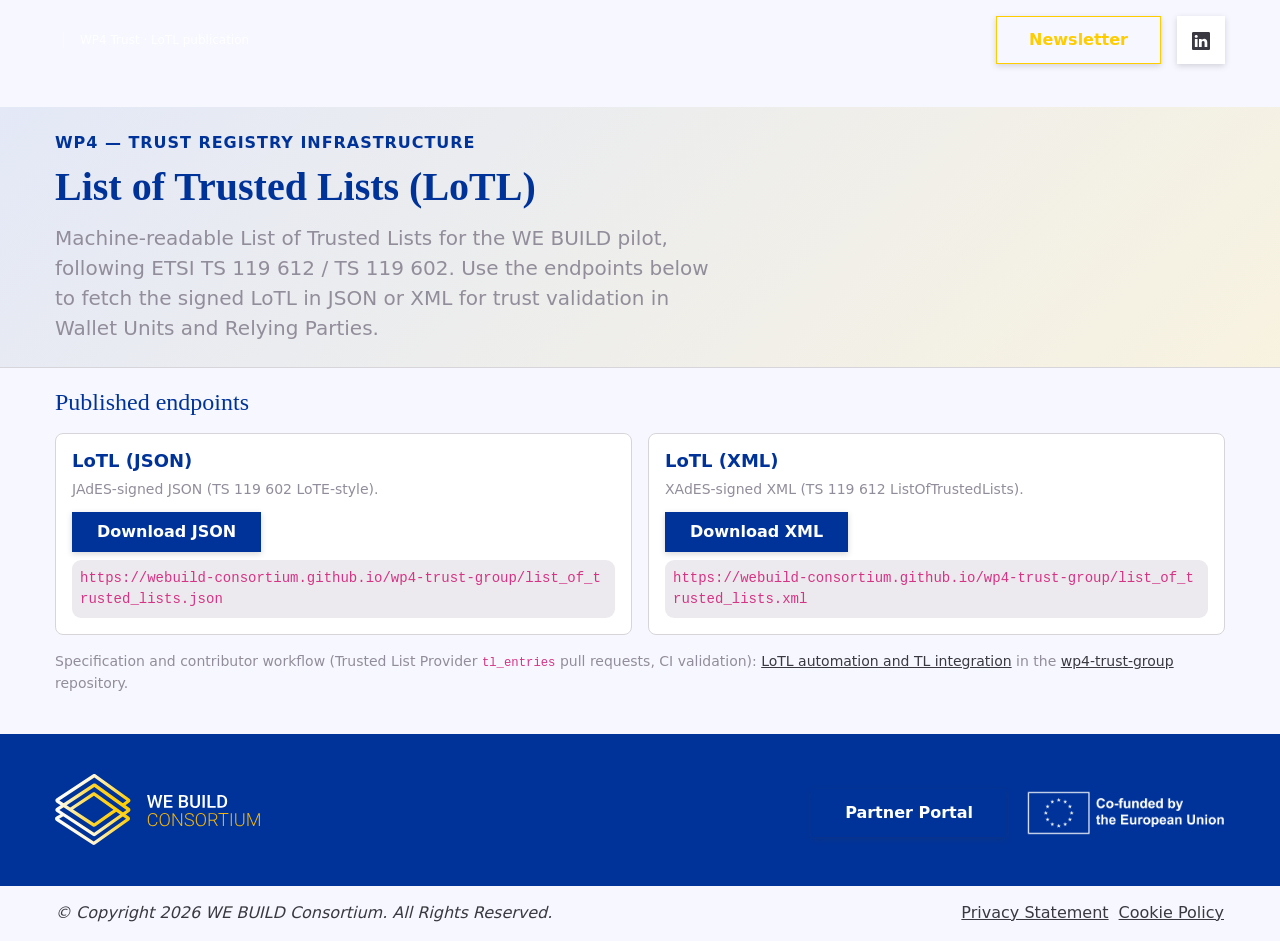
==== lotl/pages/index.html @ b3459222 "Vendor WE BUILD LoTL page assets locally under lotl/pages/assets - Mirror gh-pages: custom.css, Frac" ====
<!DOCTYPE html>
<html lang="en">
<head>
  <meta charset="utf-8">
  <meta name="viewport" content="width=device-width, initial-scale=1">
  <link rel="canonical" href="https://webuild-consortium.github.io/wp4-trust-group/">
  <title>WP4 List of Trusted Lists (LoTL) — WE BUILD</title>
  <meta name="description" content="WP4 Trust Group List of Trusted Lists (LoTL), published for the WE BUILD pilot. JSON and XML endpoints for wallet and relying party trust validation.">
  <link rel="icon" type="image/png" href="assets/images/favicon.png">
  <!-- WE BUILD theme: vendored from webuildconsortium.eu (CSS, Fracktif fonts, slick, logos — see lotl/pages/assets/) -->
  <link rel="stylesheet" href="assets/css/custom.css">
  <style>
    /* Sans stack when Roboto is not loaded (theme defaults to Roboto); keeps layout offline-safe */
    :root {
      --bs-font-sans-serif: system-ui, -apple-system, "Segoe UI", Roboto, "Helvetica Neue", Arial, sans-serif;
    }
    /* GitHub Pages content block: keep readability if theme section classes differ */
    .lotl-hero {
      background: linear-gradient(135deg, rgba(0, 51, 153, 0.08) 0%, rgba(255, 204, 0, 0.12) 100%);
      border-bottom: 1px solid var(--bs-gray-300, #d7d5d9);
    }
    .lotl-endpoint-card {
      border: 1px solid var(--bs-gray-300, #d7d5d9);
      border-radius: 0.5rem;
      background: var(--bs-white, #fff);
      transition: box-shadow 0.15s ease;
    }
    .lotl-endpoint-card:hover {
      box-shadow: 0 0.25rem 1rem rgba(0, 51, 153, 0.12);
    }
    .lotl-endpoint-card code {
      font-size: 0.875rem;
      word-break: break-all;
    }
    .lotl-muted { color: var(--bs-gray-600, #928d9a); }
    /* Display / headings: Fracktif (bundled with theme); Georgia fallback */
    .lotl-serif { font-family: "Fracktif-SemiBold", "Fracktif-Regular", Georgia, "Times New Roman", serif; }
    .navbar-github-note {
      font-size: 0.75rem;
      opacity: 0.85;
      border-left: 1px solid rgba(255, 255, 255, 0.35);
      padding-left: 1rem;
      margin-left: 0.5rem;
    }
    @media (max-width: 991.98px) {
      .navbar-github-note { display: none; }
    }
  </style>
</head>
<body class="body-class">
  <header id="header" class="body-header">
    <nav class="navbar navbar-expand-lg navbar-mainnavigation navbar-dark navbar-sticky py-lg-4" aria-label="Main navigation">
      <div class="container">
        <a class="navbar-brand d-flex flex-row align-items-center flex-wrap" href="https://www.webuildconsortium.eu/">
          <img src="assets/images/logo-big.svg" alt="WE BUILD Consortium" width="120" height="71" class="logo-vertical d-inline d-lg-none me-2">
          <span class="d-none d-lg-inline-flex align-items-center">
            <img src="assets/images/logo-hor.svg" alt="" height="54" class="logo-horizontal">
            <img src="assets/images/logo-sticky-divider.svg" alt="" height="30" class="logo-horizontal mx-2">
            <img src="assets/images/logo-sticky-wallet.svg" alt="WE BUILD wallet identity mark" height="30" class="logo-horizontal">
          </span>
          <span class="navbar-github-note text-white">WP4 Trust · LoTL publication</span>
        </a>
        <button class="navbar-toggler btn btn-primary btn-icon btn-sm" type="button" data-bs-toggle="collapse" data-bs-target="#navbarNav" aria-controls="navbarNav" aria-expanded="false" aria-label="Toggle navigation">
          <span class="navbar-toggler-icon" aria-hidden="true"></span>
        </button>
        <div class="navbar-collapse collapse align-items-center" id="navbarNav">
          <div class="ms-auto my-auto pt-4 pb-4 pt-lg-0 pb-lg-0">
            <div class="d-flex flex-row button-rij">
              <div class="button-wrapper primary-wrapper">
                <a class="btn btn-outline-primary" href="https://www.webuildconsortium.eu/newsletter">Newsletter</a>
              </div>
              <div class="ms-4"></div>
              <div class="button-wrapper white-wrapper">
                <a class="btn btn-white btn-icon" href="https://www.linkedin.com/company/webuildconsortium/" target="_blank" rel="noopener noreferrer" aria-label="WE BUILD on LinkedIn">
                  <svg xmlns="http://www.w3.org/2000/svg" width="18" height="18" fill="currentColor" viewBox="0 0 16 16" aria-hidden="true"><path d="M0 1.146C0 .513.526 0 1.175 0h13.65C15.474 0 16 .513 16 1.146v13.708c0 .633-.526 1.146-1.175 1.146H1.175C.526 16 0 15.487 0 14.854V1.146zm4.943 12.248V6.169H2.542v7.225h2.401zm-1.2-8.212c.837 0 1.358-.554 1.358-1.248-.015-.706-.52-1.248-1.342-1.248-.822 0-1.359.542-1.359 1.248 0 .694.521 1.248 1.327 1.248h.016zm4.908 8.212V9.359c0-.216.016-.432.08-.586.173-.431.568-.878 1.232-.878.869 0 1.216.662 1.216 1.634v3.865h2.401V9.25c0-2.22-1.184-3.252-2.764-3.252-1.274 0-1.845.7-2.165 1.193v.025h-.016a5.54 5.54 0 0 1-.016-.025V6.169h-2.4c.03.778 0 7.225 0 7.225h2.4z"/></svg>
                </a>
              </div>
            </div>
          </div>
        </div>
      </div>
    </nav>
  </header>

  <main id="main-content" class="plate--page-content-wrapper">
    <section class="lotl-hero py-5 py-lg-6" aria-labelledby="lotl-heading">
      <div class="container">
        <p class="text-uppercase fw-semibold text-secondary mb-2" style="letter-spacing: 0.06em;">WP4 — Trust Registry Infrastructure</p>
        <h1 id="lotl-heading" class="display-6 lotl-serif fw-bold text-secondary mb-3">List of Trusted Lists (LoTL)</h1>
        <p class="lead lotl-muted mb-0" style="max-width: 42rem;">
          Machine-readable List of Trusted Lists for the WE BUILD pilot, following ETSI TS&nbsp;119&nbsp;612 / TS&nbsp;119&nbsp;602.
          Use the endpoints below to fetch the signed LoTL in JSON or XML for trust validation in Wallet Units and Relying Parties.
        </p>
      </div>
    </section>

    <section class="py-5" aria-labelledby="endpoints-heading">
      <div class="container">
        <h2 id="endpoints-heading" class="h4 lotl-serif text-secondary mb-4">Published endpoints</h2>
        <div class="row g-4">
          <div class="col-md-6">
            <article class="lotl-endpoint-card p-4 h-100">
              <h3 class="h6 fw-bold text-secondary mb-2">LoTL (JSON)</h3>
              <p class="small lotl-muted mb-3">JAdES-signed JSON (TS 119 602 LoTE-style).</p>
              <p class="mb-2">
                <a class="btn btn-secondary btn-sm" href="list_of_trusted_lists.json">Download JSON</a>
              </p>
              <code class="d-block p-2 bg-light rounded">https://webuild-consortium.github.io/wp4-trust-group/list_of_trusted_lists.json</code>
            </article>
          </div>
          <div class="col-md-6">
            <article class="lotl-endpoint-card p-4 h-100">
              <h3 class="h6 fw-bold text-secondary mb-2">LoTL (XML)</h3>
              <p class="small lotl-muted mb-3">XAdES-signed XML (TS 119 612 ListOfTrustedLists).</p>
              <p class="mb-2">
                <a class="btn btn-secondary btn-sm" href="list_of_trusted_lists.xml">Download XML</a>
              </p>
              <code class="d-block p-2 bg-light rounded">https://webuild-consortium.github.io/wp4-trust-group/list_of_trusted_lists.xml</code>
            </article>
          </div>
        </div>
        <p class="small lotl-muted mt-4 mb-0">
          Specification and contributor workflow (Trusted List Provider <code>tl_entries</code> pull requests, CI validation):
          <a href="https://github.com/webuild-consortium/wp4-trust-group/blob/main/task4-trust-infrastructure-api/lotl-automation-and-tl-integration.md">LoTL automation and TL integration</a>
          in the <a href="https://github.com/webuild-consortium/wp4-trust-group">wp4-trust-group</a> repository.
        </p>
      </div>
    </section>
  </main>

  <footer id="footer" class="mt-5">
    <div class="container h-100">
      <div class="row align-items-center pt-10 pb-lg-10">
        <div class="col-auto mb-4 mb-lg-0">
          <a href="https://www.webuildconsortium.eu/" aria-label="WE BUILD Consortium home">
            <img src="assets/images/logo-footer.svg" alt="WE BUILD Consortium" class="logo-horizontal-footer">
          </a>
        </div>
        <div class="col-12 col-lg-auto ms-lg-auto pb-4 pb-lg-0 bg-secondary px-2 px-lg-3 py-2">
          <div class="button-wrapper secondary-wrapper">
            <a class="btn btn-secondary" href="https://www.webuildconsortium.eu/register">Partner Portal</a>
          </div>
        </div>
        <div class="col-12 col-lg-auto pb-4 pb-lg-0 bg-secondary px-2 py-2">
          <img src="assets/images/logo-eu.svg" alt="Co-funded by the European Union" class="logo-horizontal-footer">
        </div>
      </div>
      <div class="row align-items-center pt-2 pb-4 pt-lg-1 pb-lg-0">
        <div class="col-auto pt-3 pb-1 pb-lg-3">
          <span class="ff-extralight fst-italic">©️ Copyright 2026 WE BUILD Consortium. All Rights Reserved.</span>
        </div>
        <div class="col-auto ms-lg-auto">
          <div class="d-flex flex-row button-rij flex-wrap gap-2">
            <div class="button-wrapper link-wrapper">
              <a class="btn btn-link px-0" href="https://www.webuildconsortium.eu/privacy">Privacy Statement</a>
            </div>
            <div class="button-wrapper link-wrapper">
              <a class="btn btn-link px-0" href="https://www.webuildconsortium.eu/cookie-policy">Cookie Policy</a>
            </div>
          </div>
        </div>
      </div>
    </div>
  </footer>

  <script src="assets/js/bootstrap.bundle.min.js" integrity="sha384-ndDqU0Gzau9qJ1lfW4pNLlhNTkCfHzAVBReH9diLvGRem5+R9g2FzA8ZGN954O5Q" crossorigin="anonymous"></script>
</body>
</html>
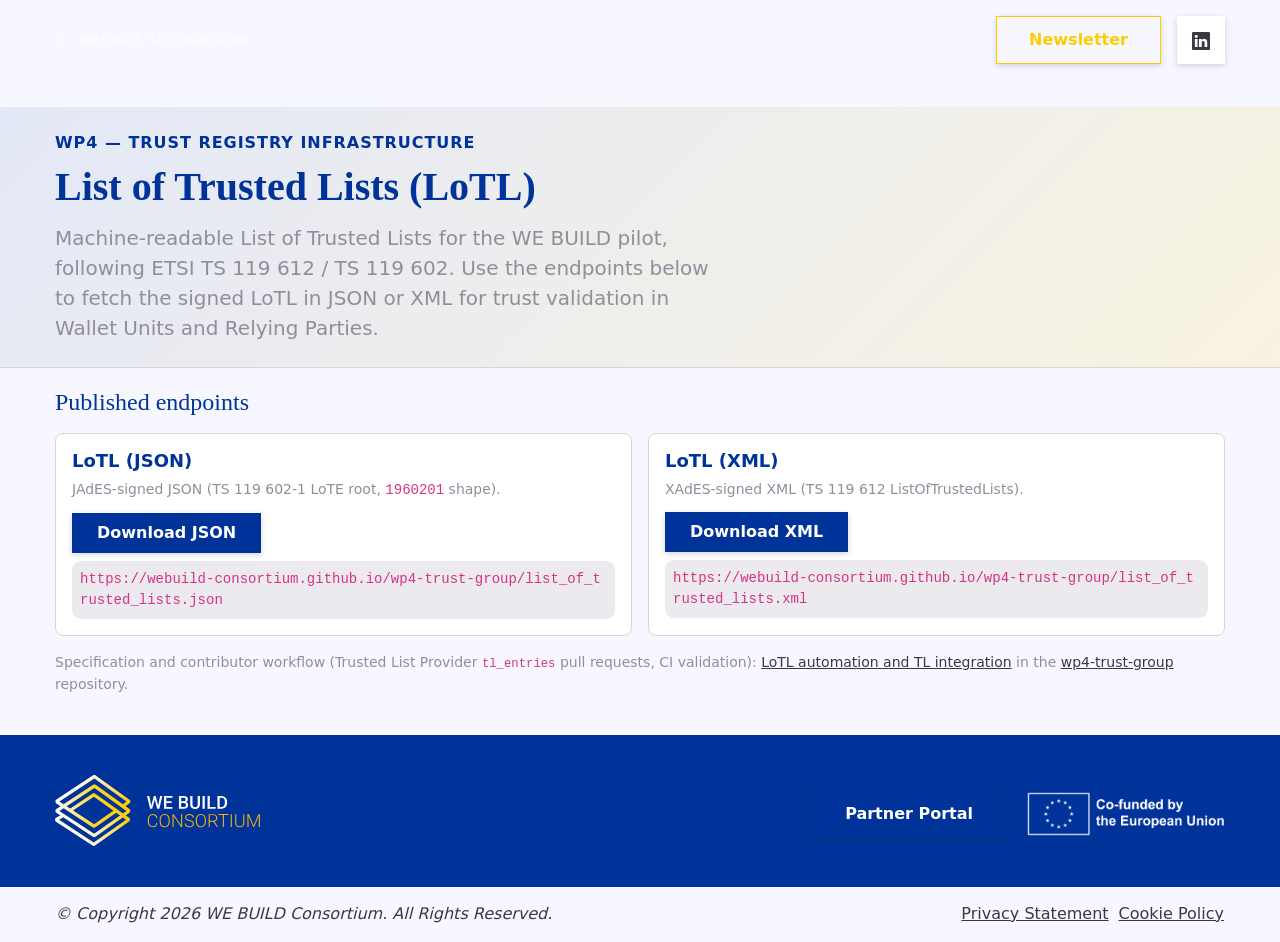
==== commit ae6a09c2: "fix: lotl implementation compliance with ETSI TS 119 602-1" ====
--- a/lotl/pages/index.html
+++ b/lotl/pages/index.html
@@ -101,7 +101,7 @@
           <div class="col-md-6">
             <article class="lotl-endpoint-card p-4 h-100">
               <h3 class="h6 fw-bold text-secondary mb-2">LoTL (JSON)</h3>
-              <p class="small lotl-muted mb-3">JAdES-signed JSON (TS 119 602 LoTE-style).</p>
+              <p class="small lotl-muted mb-3">JAdES-signed JSON (TS 119 602-1 LoTE root, <code>1960201</code> shape).</p>
               <p class="mb-2">
                 <a class="btn btn-secondary btn-sm" href="list_of_trusted_lists.json">Download JSON</a>
               </p>
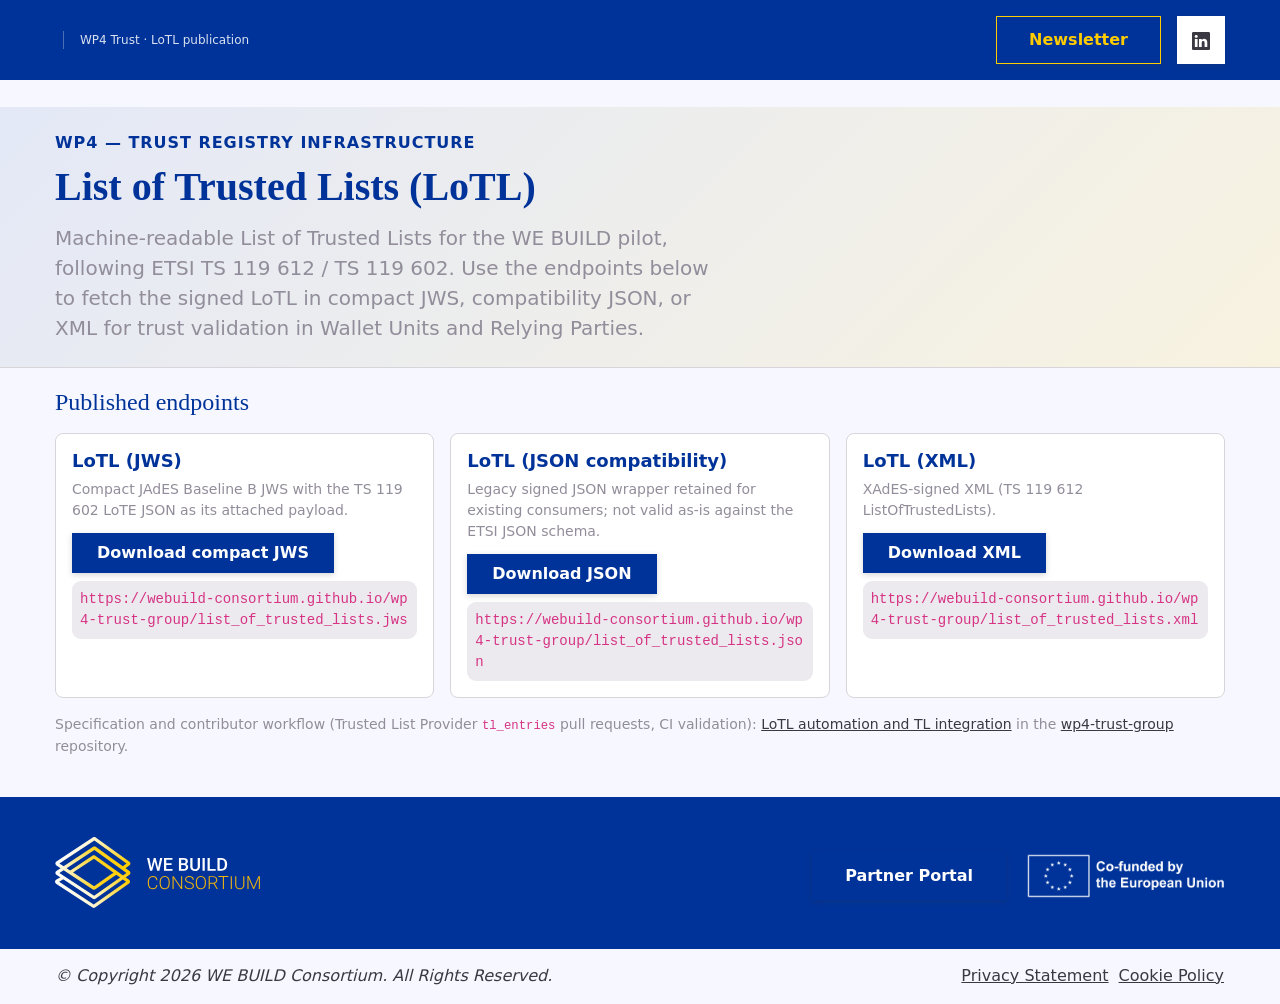
==== commit 93b7cf4c: "feat: Implemented compact JAdES publication at list_of_trusted_lists.jws" ====
--- a/lotl/pages/index.html
+++ b/lotl/pages/index.html
@@ -89,7 +89,7 @@
         <h1 id="lotl-heading" class="display-6 lotl-serif fw-bold text-secondary mb-3">List of Trusted Lists (LoTL)</h1>
         <p class="lead lotl-muted mb-0" style="max-width: 42rem;">
           Machine-readable List of Trusted Lists for the WE BUILD pilot, following ETSI TS&nbsp;119&nbsp;612 / TS&nbsp;119&nbsp;602.
-          Use the endpoints below to fetch the signed LoTL in JSON or XML for trust validation in Wallet Units and Relying Parties.
+          Use the endpoints below to fetch the signed LoTL in compact JWS, compatibility JSON, or XML for trust validation in Wallet Units and Relying Parties.
         </p>
       </div>
     </section>
@@ -98,22 +98,32 @@
       <div class="container">
         <h2 id="endpoints-heading" class="h4 lotl-serif text-secondary mb-4">Published endpoints</h2>
         <div class="row g-4">
-          <div class="col-md-6">
+          <div class="col-md-4">
             <article class="lotl-endpoint-card p-4 h-100">
-              <h3 class="h6 fw-bold text-secondary mb-2">LoTL (JSON)</h3>
-              <p class="small lotl-muted mb-3">JAdES-signed JSON (TS 119 602-1 LoTE root, <code>1960201</code> shape).</p>
+              <h3 class="h6 fw-bold text-secondary mb-2">LoTL (JWS)</h3>
+              <p class="small lotl-muted mb-3">Compact JAdES Baseline B JWS with the TS 119 602 LoTE JSON as its attached payload.</p>
               <p class="mb-2">
-                <a class="btn btn-secondary btn-sm" href="list_of_trusted_lists.json">Download JSON</a>
+                <a class="btn btn-secondary btn-sm" href="https://webuild-consortium.github.io/wp4-trust-group/list_of_trusted_lists.jws">Download compact JWS</a>
+              </p>
+              <code class="d-block p-2 bg-light rounded">https://webuild-consortium.github.io/wp4-trust-group/list_of_trusted_lists.jws</code>
+            </article>
+          </div>
+          <div class="col-md-4">
+            <article class="lotl-endpoint-card p-4 h-100">
+              <h3 class="h6 fw-bold text-secondary mb-2">LoTL (JSON compatibility)</h3>
+              <p class="small lotl-muted mb-3">Legacy signed JSON wrapper retained for existing consumers; not valid as-is against the ETSI JSON schema.</p>
+              <p class="mb-2">
+                <a class="btn btn-secondary btn-sm" href="https://webuild-consortium.github.io/wp4-trust-group/list_of_trusted_lists.json">Download JSON</a>
               </p>
               <code class="d-block p-2 bg-light rounded">https://webuild-consortium.github.io/wp4-trust-group/list_of_trusted_lists.json</code>
             </article>
           </div>
-          <div class="col-md-6">
+          <div class="col-md-4">
             <article class="lotl-endpoint-card p-4 h-100">
               <h3 class="h6 fw-bold text-secondary mb-2">LoTL (XML)</h3>
               <p class="small lotl-muted mb-3">XAdES-signed XML (TS 119 612 ListOfTrustedLists).</p>
               <p class="mb-2">
-                <a class="btn btn-secondary btn-sm" href="list_of_trusted_lists.xml">Download XML</a>
+                <a class="btn btn-secondary btn-sm" href="https://webuild-consortium.github.io/wp4-trust-group/list_of_trusted_lists.xml">Download XML</a>
               </p>
               <code class="d-block p-2 bg-light rounded">https://webuild-consortium.github.io/wp4-trust-group/list_of_trusted_lists.xml</code>
             </article>
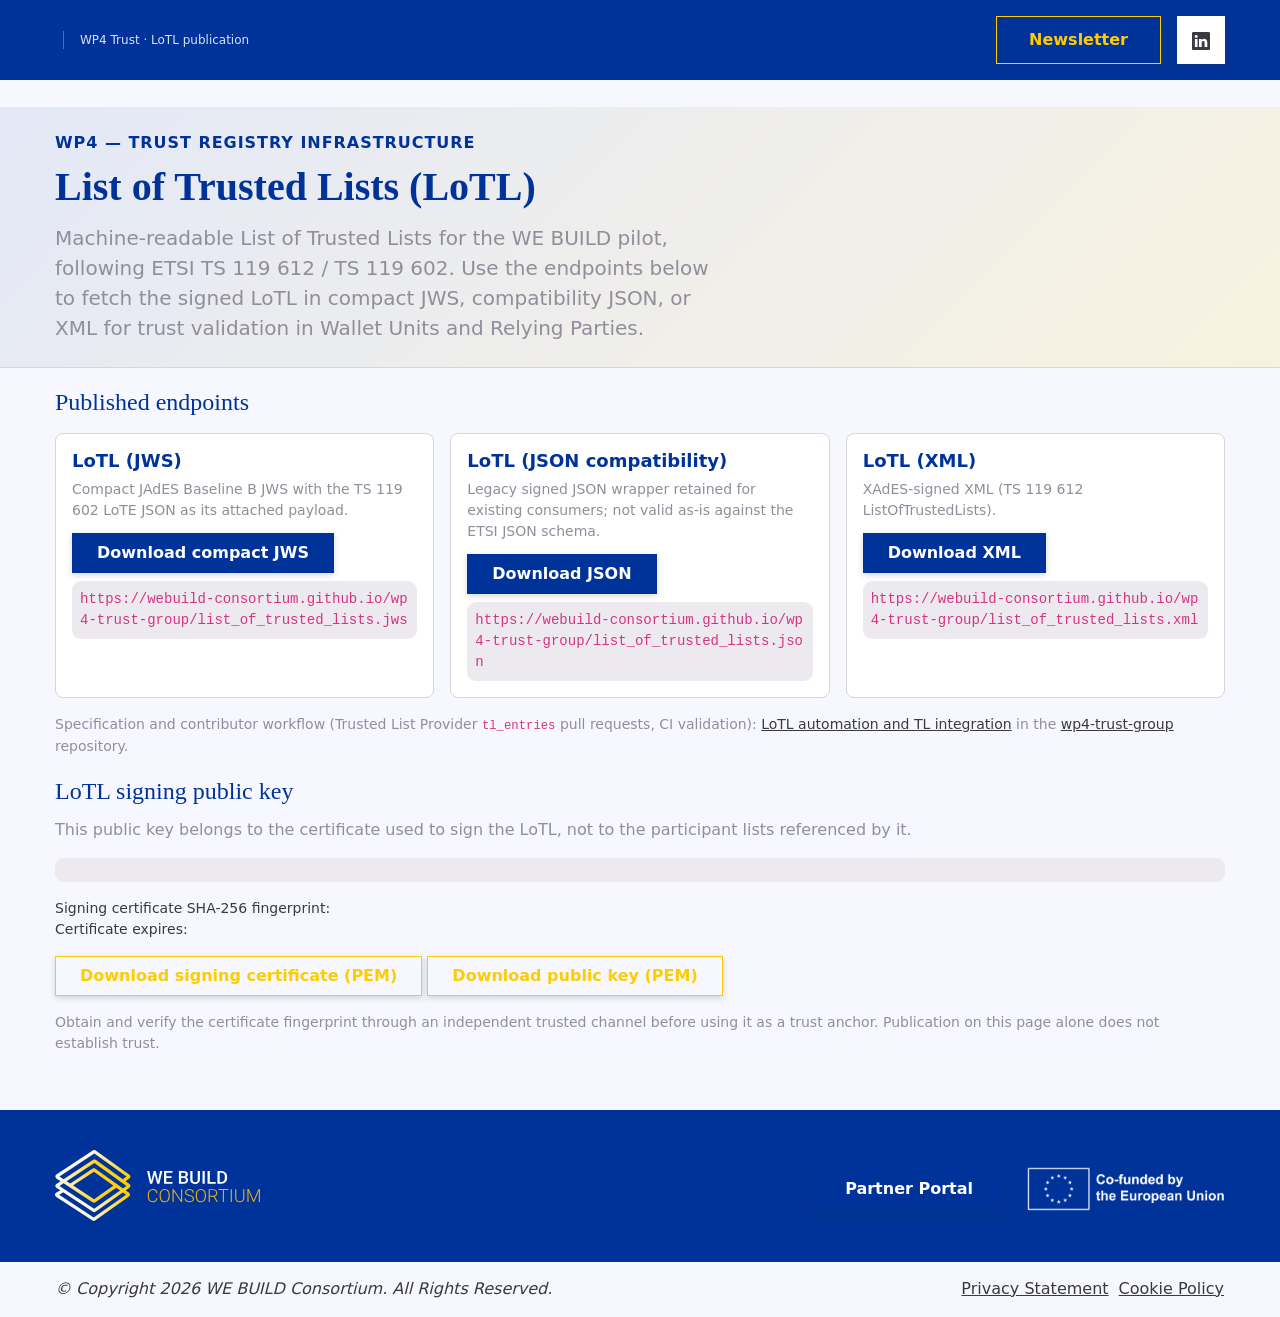
==== commit c030f69d: "LoTL entire chain validation within the code  + Trust Anchor public keys within the HTML build" ====
--- a/lotl/pages/index.html
+++ b/lotl/pages/index.html
@@ -136,6 +136,19 @@
         </p>
       </div>
     </section>
+
+    <section class="pb-5" aria-labelledby="signing-key-heading">
+      <div class="container">
+        <h2 id="signing-key-heading" class="h4 lotl-serif text-secondary mb-3">LoTL signing public key</h2>
+        <p class="lotl-muted">This public key belongs to the certificate used to sign the LoTL, not to the participant lists referenced by it.</p>
+        <pre class="p-3 bg-light rounded" style="overflow-x: auto;"><code><!-- LOTL_SIGNING_PUBLIC_KEY --></code></pre>
+        <p class="small">Signing certificate SHA-256 fingerprint: <code style="overflow-wrap: anywhere;"><!-- LOTL_SIGNING_CERT_SHA256 --></code><br>
+          Certificate expires: <time><!-- LOTL_SIGNING_CERT_EXPIRY --></time></p>
+        <p><a class="btn btn-outline-primary btn-sm" href="lotl-signing-cert.pem">Download signing certificate (PEM)</a>
+          <a class="btn btn-outline-primary btn-sm" href="lotl-signing-public-key.pem">Download public key (PEM)</a></p>
+        <p class="small lotl-muted">Obtain and verify the certificate fingerprint through an independent trusted channel before using it as a trust anchor. Publication on this page alone does not establish trust.</p>
+      </div>
+    </section>
   </main>
 
   <footer id="footer" class="mt-5">
